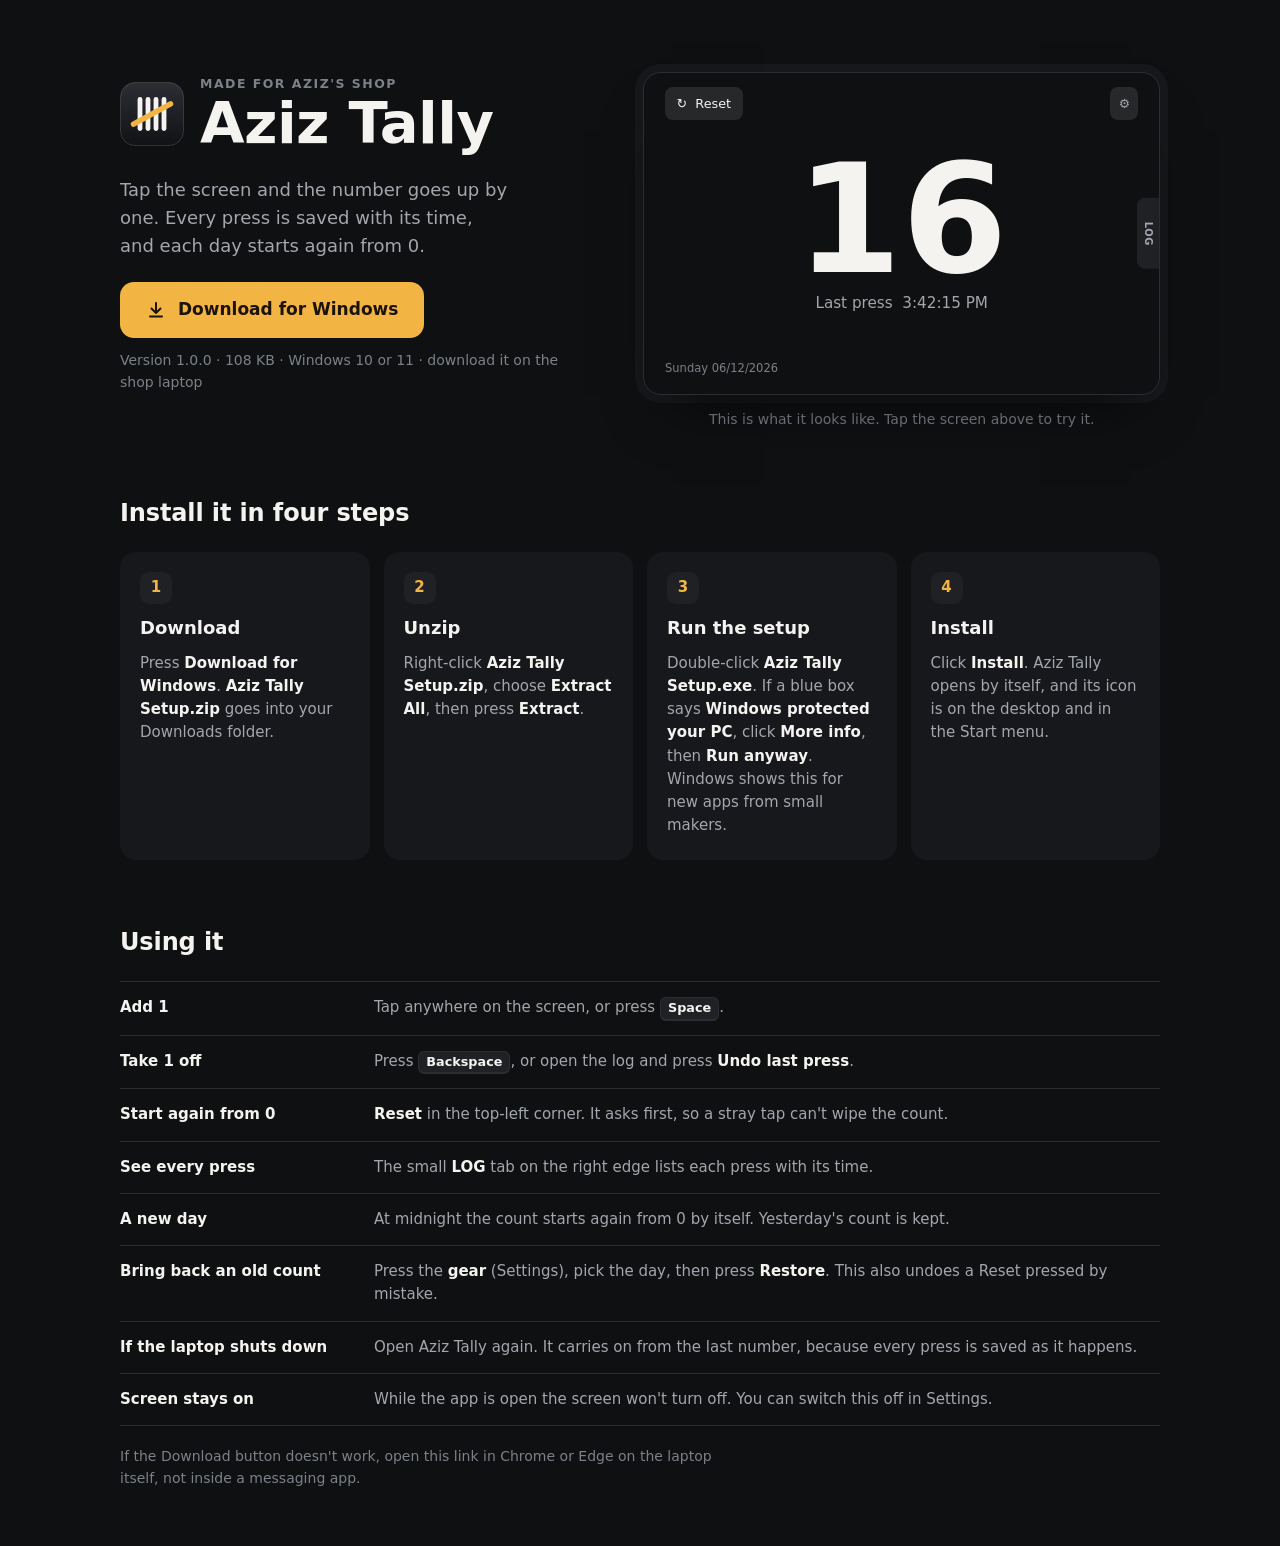
==== index.html @ f67c1e8c "Add index.html" ====
<!doctype html>
<html lang="en-AU">
<head>
<meta charset="utf-8">
<meta name="viewport" content="width=device-width, initial-scale=1, viewport-fit=cover">
<meta name="robots" content="noindex">
<link rel="icon" href="data:image/svg+xml,%3Csvg xmlns='http://www.w3.org/2000/svg' viewBox='0 0 64 64'%3E%3Crect width='64' height='64' rx='14' fill='%23202125'/%3E%3Cpath d='M20 18v28M28 18v28M36 18v28M44 18v28' stroke='%23F4F3EF' stroke-width='5' stroke-linecap='round'/%3E%3Cpath d='M14 42L50 22' stroke='%23F2B544' stroke-width='5.5' stroke-linecap='round'/%3E%3C/svg%3E">
<title>Aziz Tally</title>
<style>
  /* Layout: download block beside a tappable preview of the app, then the four install steps, then a short how-to. */
  :root {
    color-scheme: dark;
    --bg: #0F1012;
    --panel: #17181B;
    --raised: #202125;
    --line: #2B2D32;
    --ink: #F4F3EF;
    --muted: #A3A6AD;
    --faint: #7C8088;
    --amber: #F2B544;
    --amber-ink: #1B1406;
    --ok: #9BD6AE;
    --warn: #F0A39C;
    --ui: "Segoe UI Variable Text", "Segoe UI", system-ui, -apple-system, "Helvetica Neue", Arial, sans-serif;
    --display: "Segoe UI Variable Display", "Segoe UI", system-ui, -apple-system, "Helvetica Neue", Arial, sans-serif;
    --step-0: 0.9375rem;
    --step-1: 1.125rem;
    --step-2: 1.5rem;
    --step-4: clamp(2.6rem, 6vw, 3.6rem);
  }
  * { box-sizing: border-box; }
  html { background: var(--bg); }
  body {
    background: var(--bg);
    color: var(--ink);
    font-family: var(--ui);
    font-size: var(--step-0);
    line-height: 1.55;
    padding-left: max(16px, env(safe-area-inset-left, 0px));
    padding-right: max(16px, env(safe-area-inset-right, 0px));
    padding-block: clamp(28px, 6vw, 64px) 48px;
  }
  .wrap { max-width: 1040px; margin: 0 auto; display: grid; gap: clamp(40px, 6vw, 64px); }

  /* ---------- top: download + preview */
  .top { display: grid; gap: 40px; align-items: center; grid-template-columns: 1fr; }
  @media (min-width: 860px) { .top { grid-template-columns: minmax(0, 0.95fr) minmax(0, 1.05fr); gap: 56px; } }
  .intro { display: grid; gap: 22px; min-width: 0; }
  .brand { display: flex; align-items: center; gap: 16px; }
  .brand svg { width: 64px; height: 64px; flex: none; }
  .eyebrow { font-size: 0.78rem; letter-spacing: 0.12em; text-transform: uppercase; color: var(--faint); font-weight: 600; }
  h1 { font-family: var(--display); font-weight: 600; font-size: var(--step-4); line-height: 1.02; margin: 2px 0 0; letter-spacing: -0.01em; text-wrap: balance; }
  .lede { font-size: var(--step-1); color: var(--muted); margin: 0; max-width: 34ch; }

  .get { display: grid; gap: 12px; justify-items: start; }
  .btn {
    display: inline-flex; align-items: center; gap: 12px; text-decoration: none;
    font: 600 1.0625rem/1 var(--ui);
    background: var(--amber); color: var(--amber-ink);
    border: 0; border-radius: 14px; padding: 18px 26px; cursor: pointer;
    transition: transform 120ms ease, filter 120ms ease;
  }
  .btn:hover { filter: brightness(1.06); }
  .btn:active { transform: translateY(1px); }
  .btn:focus-visible { outline: 3px solid var(--ink); outline-offset: 3px; }
  .btn[disabled] { background: var(--raised); color: var(--faint); cursor: not-allowed; filter: none; transform: none; }
  .btn svg { width: 20px; height: 20px; }
  .meta { color: var(--faint); font-size: 0.875rem; margin: 0; }
  .status { min-height: 1.55em; margin: 0; font-size: 0.9375rem; color: var(--muted); max-width: 46ch; }
  .status[data-kind="ok"] { color: var(--ok); }
  .status[data-kind="warn"] { color: var(--warn); }

  /* the preview: a small copy of the real counter screen */
  .screen {
    position: relative; width: 100%; max-width: 100%; aspect-ratio: 16 / 10;
    background: var(--bg); border: 1px solid var(--line); border-radius: 18px;
    box-shadow: 0 30px 60px -30px rgba(0, 0, 0, 0.8), 0 0 0 8px var(--panel);
    cursor: pointer; user-select: none; -webkit-user-select: none; overflow: hidden;
    display: grid; place-items: center;
  }
  .screen:focus-visible { outline: 3px solid var(--amber); outline-offset: 10px; }
  .screen .reset, .screen .gear {
    position: absolute; top: 4.5%; font-size: clamp(0.62rem, 1.4vw, 0.8rem); color: var(--ink);
    background: rgba(255, 255, 255, 0.1); border-radius: 8px; padding: 0.5em 0.9em;
  }
  .screen .reset { left: 4%; }
  .screen .gear { right: 4%; padding: 0.5em 0.65em; color: var(--muted); }
  .screen .tab {
    position: absolute; right: 0; top: 50%; translate: 0 -50%; width: 4.2%; height: 22%;
    background: var(--raised); border-radius: 8px 0 0 8px; display: grid; place-items: center;
    font-size: clamp(0.5rem, 1vw, 0.62rem); color: var(--muted); font-weight: 600; writing-mode: vertical-rl; letter-spacing: 0.06em;
  }
  .screen .count { display: grid; justify-items: center; gap: 0.2em; }
  .screen .num {
    font-family: var(--display); font-weight: 600; font-size: clamp(4.5rem, 15vw, 9.5rem); line-height: 0.9;
    font-variant-numeric: tabular-nums; color: var(--ink);
  }
  .screen .last { color: var(--muted); font-size: clamp(0.7rem, 1.6vw, 0.95rem); font-variant-numeric: tabular-nums; }
  .screen .date { position: absolute; left: 4%; bottom: 5%; color: var(--faint); font-size: clamp(0.55rem, 1.2vw, 0.72rem); }
  .screen .hint { position: absolute; bottom: 5%; left: 50%; translate: -50% 0; color: var(--faint); font-size: clamp(0.55rem, 1.2vw, 0.72rem); white-space: nowrap; }
  .pulse { animation: pulse 220ms ease-out; }
  @keyframes pulse { from { transform: scale(1.06); } to { transform: scale(1); } }
  @media (prefers-reduced-motion: reduce) { .pulse { animation: none; } .btn { transition: none; } }
  .try { margin: 14px 0 0; color: var(--faint); font-size: 0.875rem; text-align: center; }

  /* ---------- install steps */
  h2 { font-family: var(--display); font-size: var(--step-2); font-weight: 600; margin: 0; letter-spacing: -0.005em; }
  .section { display: grid; gap: 20px; }
  .steps { list-style: none; margin: 0; padding: 0; display: grid; gap: 14px; grid-template-columns: repeat(auto-fit, minmax(210px, 1fr)); }
  .step { background: var(--panel); border-radius: 16px; padding: 20px 20px 22px; display: grid; gap: 10px; align-content: start; min-width: 0; }
  .step .n {
    width: 32px; height: 32px; border-radius: 9px; display: grid; place-items: center;
    background: var(--raised); color: var(--amber); font-weight: 700; font-variant-numeric: tabular-nums;
  }
  .step h3 { margin: 0; font-size: var(--step-1); font-weight: 600; }
  .step p { margin: 0; color: var(--muted); }
  .step b, .use b { color: var(--ink); font-weight: 600; }
  .key {
    display: inline-block; font: 600 0.8rem/1 var(--ui); color: var(--ink); background: var(--raised);
    border: 1px solid var(--line); border-bottom-width: 2px; border-radius: 6px; padding: 4px 7px; white-space: nowrap;
  }

  /* ---------- how to use */
  .use { margin: 0; display: grid; grid-template-columns: minmax(0, 1fr); border-top: 1px solid var(--line); }
  .use > div { display: grid; grid-template-columns: minmax(0, 1fr); gap: 2px; padding: 14px 0; border-bottom: 1px solid var(--line); }
  @media (min-width: 640px) { .use > div { grid-template-columns: 230px minmax(0, 1fr); gap: 24px; } }
  .use dt { font-weight: 600; }
  .use dd { margin: 0; color: var(--muted); }
  .foot { color: var(--faint); font-size: 0.875rem; margin: 0; max-width: 70ch; }
</style>

</head>
<body>
<main class="wrap">
  <section class="top">
    <div class="intro">
      <div class="brand">
        <svg viewBox="0 0 64 64" aria-hidden="true">
          <defs>
            <linearGradient id="tile" x1="0" y1="0" x2="0" y2="1">
              <stop offset="0" stop-color="#2C2E34"/>
              <stop offset="1" stop-color="#111215"/>
            </linearGradient>
          </defs>
          <rect x="0.5" y="0.5" width="63" height="63" rx="14.5" fill="url(#tile)" stroke="#FFFFFF" stroke-opacity="0.14"/>
          <g stroke="#F4F3EF" stroke-width="4.8" stroke-linecap="round" fill="none">
            <line x1="20" y1="17.5" x2="20" y2="46.5"/>
            <line x1="28" y1="17.5" x2="28" y2="46.5"/>
            <line x1="36" y1="17.5" x2="36" y2="46.5"/>
            <line x1="44" y1="17.5" x2="44" y2="46.5"/>
          </g>
          <line x1="13.5" y1="42.2" x2="50.5" y2="21.8" stroke="#F2B544" stroke-width="5.5" stroke-linecap="round"/>
        </svg>
        <div>
          <div class="eyebrow">Made for Aziz's shop</div>
          <h1>Aziz Tally</h1>
        </div>
      </div>
      <p class="lede">Tap the screen and the number goes up by one. Every press is saved with its time, and each day starts again from 0.</p>
      <div class="get">
        <a class="btn" id="download" href="Aziz-Tally-Setup.zip" download="Aziz Tally Setup.zip">
          <svg viewBox="0 0 20 20" aria-hidden="true" fill="none" stroke="currentColor" stroke-width="2" stroke-linecap="round" stroke-linejoin="round">
            <path d="M10 3v10M5.5 8.5 10 13l4.5-4.5M4 16.5h12"/>
          </svg>
          Download for Windows
        </a>
        <p class="meta">Version 1.0.0 &middot; 108 KB &middot; Windows 10 or 11 &middot; download it on the shop laptop</p>
        <p class="status" id="status" role="status" aria-live="polite"></p>
      </div>
    </div>

    <div>
      <div class="screen" id="screen" role="button" tabindex="0" aria-label="Preview of the app. Press to add 1.">
        <span class="reset">&#8635;&nbsp; Reset</span>
        <span class="gear" aria-hidden="true">&#9881;</span>
        <span class="tab" aria-hidden="true">LOG</span>
        <div class="count">
          <div class="num" id="num">16</div>
          <div class="last" id="last">Last press&nbsp; 3:42:15 PM</div>
        </div>
        <span class="date" id="date">Saturday 17/10/2026</span>
      </div>
      <p class="try">This is what it looks like. Tap the screen above to try it.</p>
    </div>
  </section>

  <section class="section" aria-labelledby="install">
    <h2 id="install">Install it in four steps</h2>
    <ol class="steps">
      <li class="step">
        <span class="n">1</span>
        <h3>Download</h3>
        <p>Press <b>Download for Windows</b>. <b>Aziz Tally Setup.zip</b> goes into your Downloads folder.</p>
      </li>
      <li class="step">
        <span class="n">2</span>
        <h3>Unzip</h3>
        <p>Right-click <b>Aziz Tally Setup.zip</b>, choose <b>Extract All</b>, then press <b>Extract</b>.</p>
      </li>
      <li class="step">
        <span class="n">3</span>
        <h3>Run the setup</h3>
        <p>Double-click <b>Aziz Tally Setup.exe</b>. If a blue box says <b>Windows protected your PC</b>, click <b>More info</b>, then <b>Run anyway</b>. Windows shows this for new apps from small makers.</p>
      </li>
      <li class="step">
        <span class="n">4</span>
        <h3>Install</h3>
        <p>Click <b>Install</b>. Aziz Tally opens by itself, and its icon is on the desktop and in the Start menu.</p>
      </li>
    </ol>
  </section>

  <section class="section" aria-labelledby="using">
    <h2 id="using">Using it</h2>
    <dl class="use">
      <div><dt>Add 1</dt><dd>Tap anywhere on the screen, or press <span class="key">Space</span>.</dd></div>
      <div><dt>Take 1 off</dt><dd>Press <span class="key">Backspace</span>, or open the log and press <b>Undo last press</b>.</dd></div>
      <div><dt>Start again from 0</dt><dd><b>Reset</b> in the top-left corner. It asks first, so a stray tap can't wipe the count.</dd></div>
      <div><dt>See every press</dt><dd>The small <b>LOG</b> tab on the right edge lists each press with its time.</dd></div>
      <div><dt>A new day</dt><dd>At midnight the count starts again from 0 by itself. Yesterday's count is kept.</dd></div>
      <div><dt>Bring back an old count</dt><dd>Press the <b>gear</b> (Settings), pick the day, then press <b>Restore</b>. This also undoes a Reset pressed by mistake.</dd></div>
      <div><dt>If the laptop shuts down</dt><dd>Open Aziz Tally again. It carries on from the last number, because every press is saved as it happens.</dd></div>
      <div><dt>Screen stays on</dt><dd>While the app is open the screen won't turn off. You can switch this off in Settings.</dd></div>
    </dl>
    <p class="foot">If the Download button doesn't work, open this link in Chrome or Edge on the laptop itself, not inside a messaging app.</p>
  </section>
</main>

<script>
  (function () {

    // The preview behaves like the app: a press adds 1 and shows the time.
    var screen = document.getElementById("screen");
    var num = document.getElementById("num");
    var last = document.getElementById("last");
    var dateEl = document.getElementById("date");
    var count = 16;
    var DAYS = ["Sunday", "Monday", "Tuesday", "Wednesday", "Thursday", "Friday", "Saturday"];
    function two(n) { return (n < 10 ? "0" : "") + n; }
    function timeText(d) {
      var h = d.getHours() % 12 || 12;
      return h + ":" + two(d.getMinutes()) + ":" + two(d.getSeconds()) + (d.getHours() < 12 ? " AM" : " PM");
    }
    var today = new Date();
    dateEl.textContent = DAYS[today.getDay()] + " " + two(today.getDate()) + "/" + two(today.getMonth() + 1) + "/" + today.getFullYear();
    function press() {
      count += 1;
      num.textContent = String(count);
      last.textContent = "Last press  " + timeText(new Date());
      num.classList.remove("pulse");
      void num.offsetWidth;
      num.classList.add("pulse");
    }
    screen.addEventListener("click", press);
    screen.addEventListener("keydown", function (e) {
      if (e.key === " " || e.key === "Enter") { e.preventDefault(); if (!e.repeat) press(); }
    });
  })();
</script>
</body>
</html>
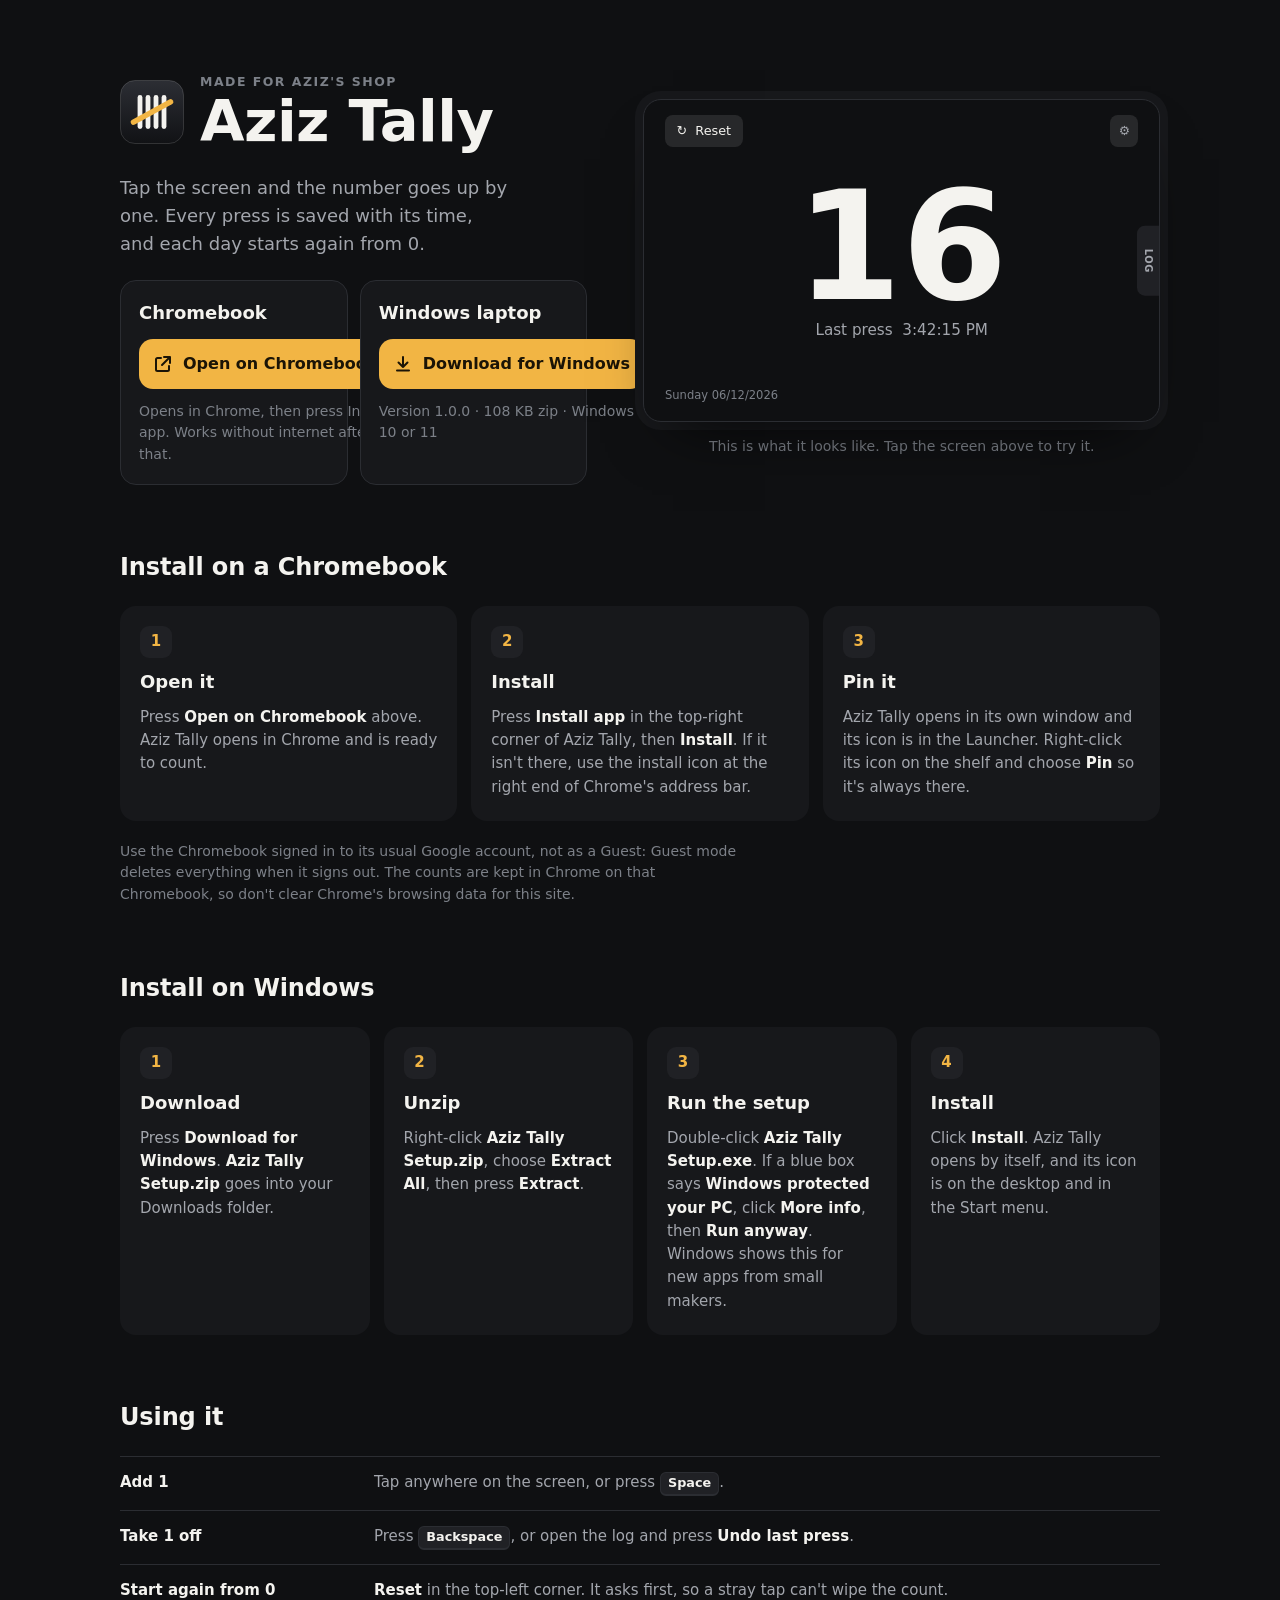
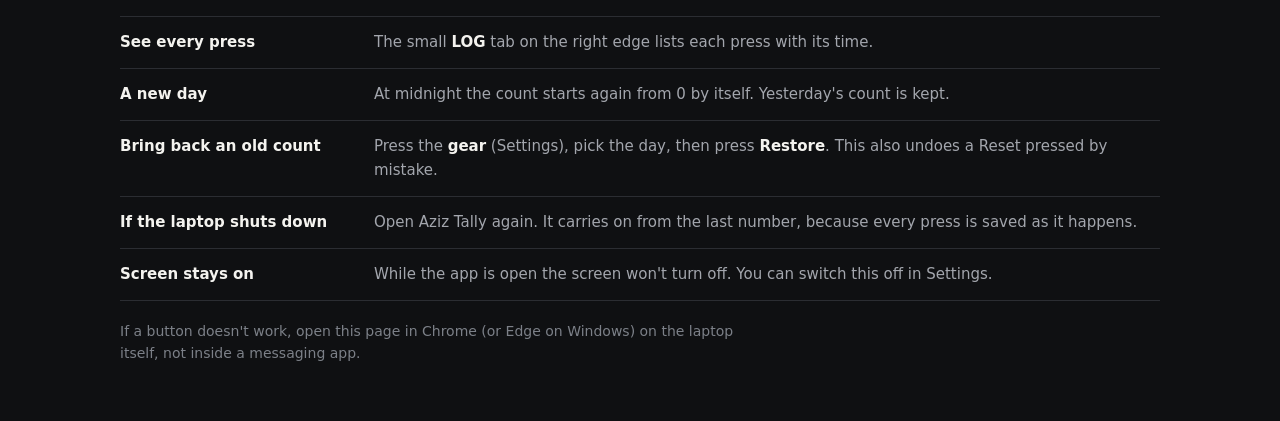
==== commit fa8f0f41: "Update index.html" ====
--- a/index.html
+++ b/index.html
@@ -52,7 +52,22 @@
   h1 { font-family: var(--display); font-weight: 600; font-size: var(--step-4); line-height: 1.02; margin: 2px 0 0; letter-spacing: -0.01em; text-wrap: balance; }
   .lede { font-size: var(--step-1); color: var(--muted); margin: 0; max-width: 34ch; }
 
-  .get { display: grid; gap: 12px; justify-items: start; }
+  [hidden] { display: none !important; }
+  .platforms { display: grid; gap: 12px; grid-template-columns: minmax(0, 1fr); }
+  @media (min-width: 520px) { .platforms { grid-template-columns: repeat(2, minmax(0, 1fr)); } }
+  .platform {
+    background: var(--panel); border: 1px solid var(--line); border-radius: 16px; padding: 18px;
+    display: grid; gap: 12px; align-content: start; min-width: 0;
+  }
+  .platform.here { border-color: rgba(242, 181, 68, 0.55); }
+  .pf-head { display: flex; align-items: center; gap: 10px; flex-wrap: wrap; min-height: 26px; }
+  .pf-name { font-weight: 600; font-size: var(--step-1); }
+  .pf-tag {
+    font-size: 0.7rem; font-weight: 700; letter-spacing: 0.08em; text-transform: uppercase;
+    color: var(--amber-ink); background: var(--amber); border-radius: 6px; padding: 3px 7px;
+  }
+  .platform .btn { width: 100%; justify-content: center; padding: 15px 14px; gap: 10px; font-size: 1rem; white-space: nowrap; }
+  .btn.secondary { background: var(--raised); color: var(--ink); }
   .btn {
     display: inline-flex; align-items: center; gap: 12px; text-decoration: none;
     font: 600 1.0625rem/1 var(--ui);
@@ -66,7 +81,8 @@
   .btn[disabled] { background: var(--raised); color: var(--faint); cursor: not-allowed; filter: none; transform: none; }
   .btn svg { width: 20px; height: 20px; }
   .meta { color: var(--faint); font-size: 0.875rem; margin: 0; }
-  .status { min-height: 1.55em; margin: 0; font-size: 0.9375rem; color: var(--muted); max-width: 46ch; }
+  .status { margin: 0; font-size: 0.9375rem; color: var(--muted); max-width: 46ch; }
+  .status:empty { display: none; }
   .status[data-kind="ok"] { color: var(--ok); }
   .status[data-kind="warn"] { color: var(--warn); }
 
@@ -157,15 +173,28 @@
         </div>
       </div>
       <p class="lede">Tap the screen and the number goes up by one. Every press is saved with its time, and each day starts again from 0.</p>
-      <div class="get">
-        <a class="btn" id="download" href="Aziz-Tally-Setup.zip" download="Aziz Tally Setup.zip">
-          <svg viewBox="0 0 20 20" aria-hidden="true" fill="none" stroke="currentColor" stroke-width="2" stroke-linecap="round" stroke-linejoin="round">
-            <path d="M10 3v10M5.5 8.5 10 13l4.5-4.5M4 16.5h12"/>
-          </svg>
-          Download for Windows
-        </a>
-        <p class="meta">Version 1.0.0 &middot; 108 KB &middot; Windows 10 or 11 &middot; download it on the shop laptop</p>
-        <p class="status" id="status" role="status" aria-live="polite"></p>
+      <div class="platforms" id="platforms">
+        <div class="platform" id="pf-chromebook">
+          <div class="pf-head"><span class="pf-name">Chromebook</span><span class="pf-tag" hidden>This computer</span></div>
+          <a class="btn" id="open-chromebook" href="https://bilalserin-oss.github.io/aziz-tally/app/">
+            <svg viewBox="0 0 20 20" aria-hidden="true" fill="none" stroke="currentColor" stroke-width="2" stroke-linecap="round" stroke-linejoin="round">
+              <path d="M8 4H4.5A1.5 1.5 0 0 0 3 5.5v10A1.5 1.5 0 0 0 4.5 17h10a1.5 1.5 0 0 0 1.5-1.5V12M11 3h6v6M17 3l-8 8"/>
+            </svg>
+            Open on Chromebook
+          </a>
+          <p class="meta">Opens in Chrome, then press Install app. Works without internet after that.</p>
+        </div>
+        <div class="platform" id="pf-windows">
+          <div class="pf-head"><span class="pf-name">Windows laptop</span><span class="pf-tag" hidden>This computer</span></div>
+          <a class="btn" id="download" href="Aziz-Tally-Setup.zip" download="Aziz Tally Setup.zip">
+            <svg viewBox="0 0 20 20" aria-hidden="true" fill="none" stroke="currentColor" stroke-width="2" stroke-linecap="round" stroke-linejoin="round">
+              <path d="M10 3v10M5.5 8.5 10 13l4.5-4.5M4 16.5h12"/>
+            </svg>
+            Download for Windows
+          </a>
+          <p class="meta">Version 1.0.0 &middot; 108 KB zip &middot; Windows 10 or 11</p>
+          <p class="status" id="status" role="status" aria-live="polite"></p>
+        </div>
       </div>
     </div>
 
@@ -184,8 +213,30 @@
     </div>
   </section>
 
-  <section class="section" aria-labelledby="install">
-    <h2 id="install">Install it in four steps</h2>
+  <section class="section" id="steps-chromebook" aria-labelledby="install-chromebook">
+    <h2 id="install-chromebook">Install on a Chromebook</h2>
+    <ol class="steps">
+      <li class="step">
+        <span class="n">1</span>
+        <h3>Open it</h3>
+        <p>Press <b>Open on Chromebook</b> above. Aziz Tally opens in Chrome and is ready to count.</p>
+      </li>
+      <li class="step">
+        <span class="n">2</span>
+        <h3>Install</h3>
+        <p>Press <b>Install app</b> in the top-right corner of Aziz Tally, then <b>Install</b>. If it isn't there, use the install icon at the right end of Chrome's address bar.</p>
+      </li>
+      <li class="step">
+        <span class="n">3</span>
+        <h3>Pin it</h3>
+        <p>Aziz Tally opens in its own window and its icon is in the Launcher. Right-click its icon on the shelf and choose <b>Pin</b> so it's always there.</p>
+      </li>
+    </ol>
+    <p class="foot">Use the Chromebook signed in to its usual Google account, not as a Guest: Guest mode deletes everything when it signs out. The counts are kept in Chrome on that Chromebook, so don't clear Chrome's browsing data for this site.</p>
+  </section>
+
+  <section class="section" id="steps-windows" aria-labelledby="install-windows">
+    <h2 id="install-windows">Install on Windows</h2>
     <ol class="steps">
       <li class="step">
         <span class="n">1</span>
@@ -222,12 +273,27 @@
       <div><dt>If the laptop shuts down</dt><dd>Open Aziz Tally again. It carries on from the last number, because every press is saved as it happens.</dd></div>
       <div><dt>Screen stays on</dt><dd>While the app is open the screen won't turn off. You can switch this off in Settings.</dd></div>
     </dl>
-    <p class="foot">If the Download button doesn't work, open this link in Chrome or Edge on the laptop itself, not inside a messaging app.</p>
+    <p class="foot">If a button doesn't work, open this page in Chrome (or Edge on Windows) on the laptop itself, not inside a messaging app.</p>
   </section>
 </main>
 
 <script>
   (function () {
+
+    // Put the option (and the install steps) for this computer first.
+    var ua = navigator.userAgent;
+    var cros = /\bCrOS\b/.test(ua), win = /Windows/.test(ua);
+    if (cros || win) {
+      var here = document.getElementById(cros ? "pf-chromebook" : "pf-windows");
+      var other = document.getElementById(cros ? "pf-windows" : "pf-chromebook");
+      here.classList.add("here");
+      here.querySelector(".pf-tag").hidden = false;
+      other.querySelector(".btn").classList.add("secondary");
+      here.parentNode.insertBefore(here, here.parentNode.firstChild);
+      var hereSteps = document.getElementById(cros ? "steps-chromebook" : "steps-windows");
+      var otherSteps = document.getElementById(cros ? "steps-windows" : "steps-chromebook");
+      hereSteps.parentNode.insertBefore(hereSteps, otherSteps);
+    }
 
     // The preview behaves like the app: a press adds 1 and shows the time.
     var screen = document.getElementById("screen");
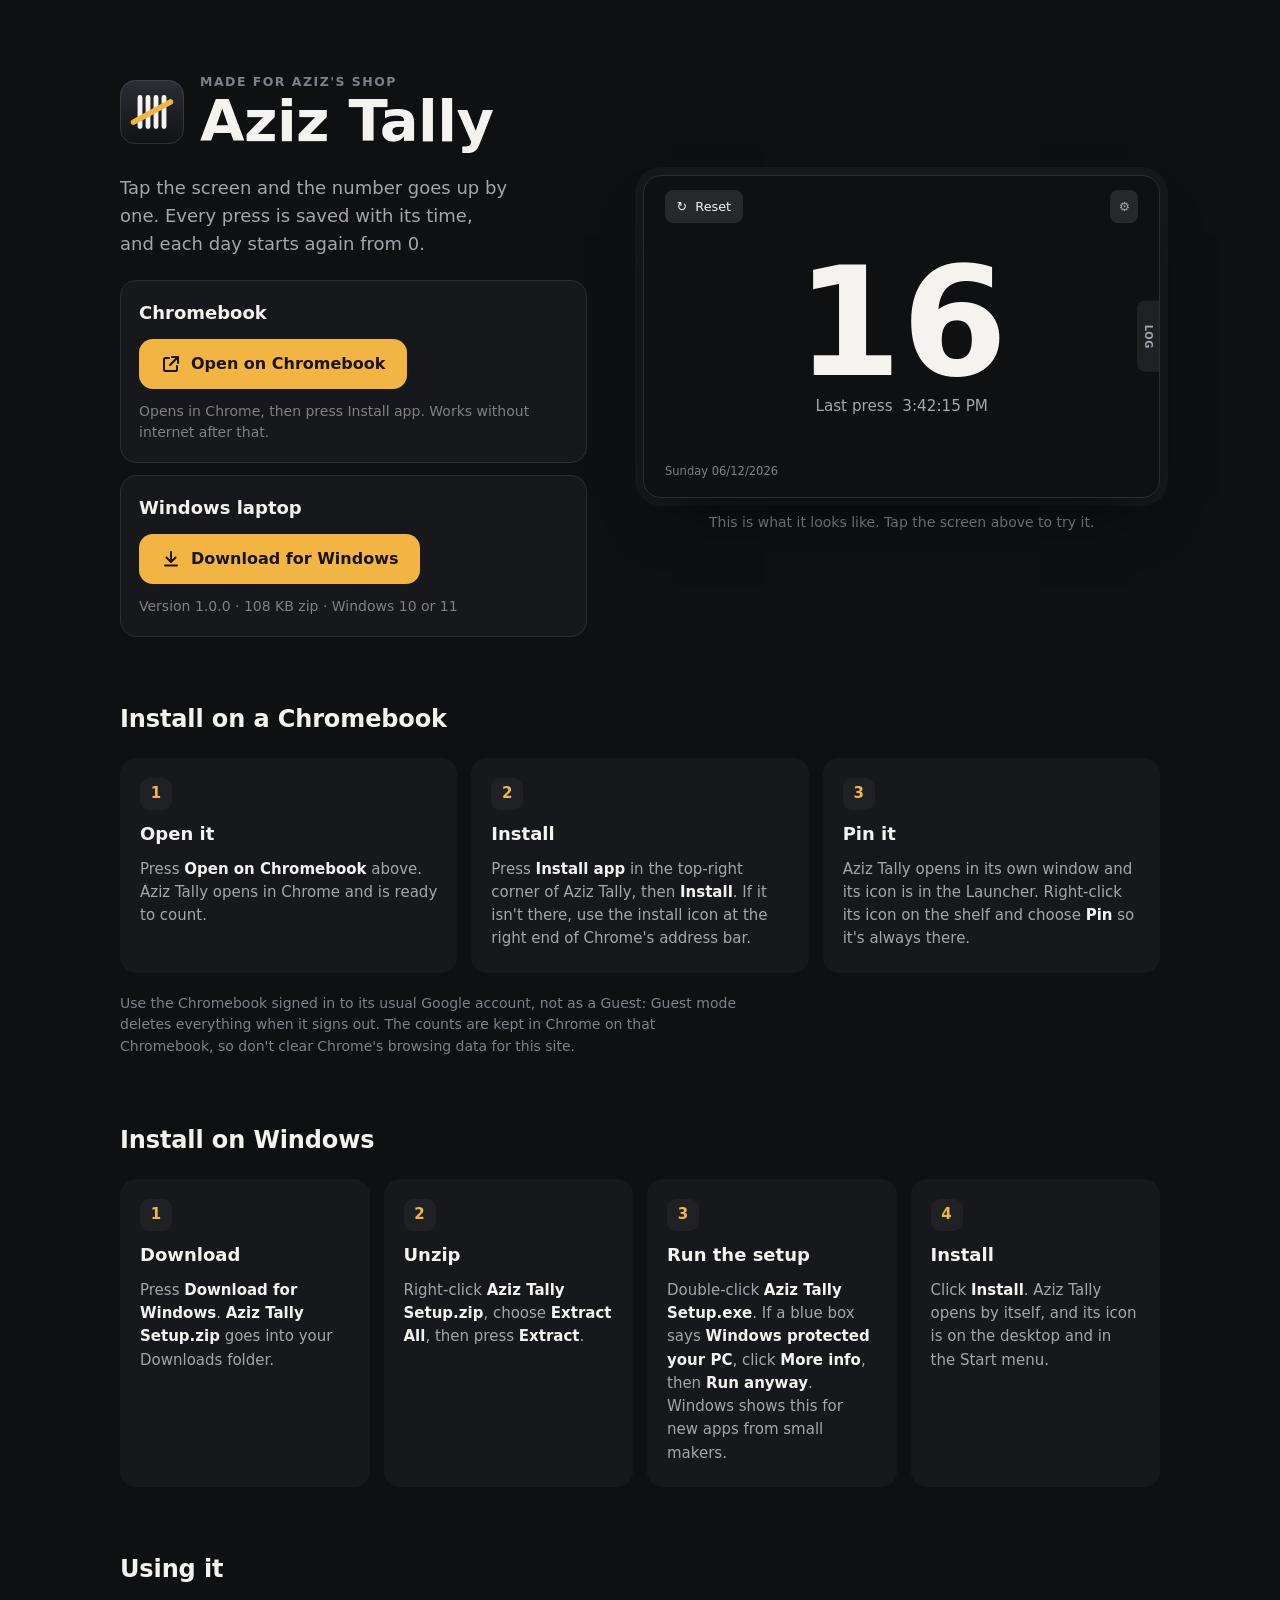
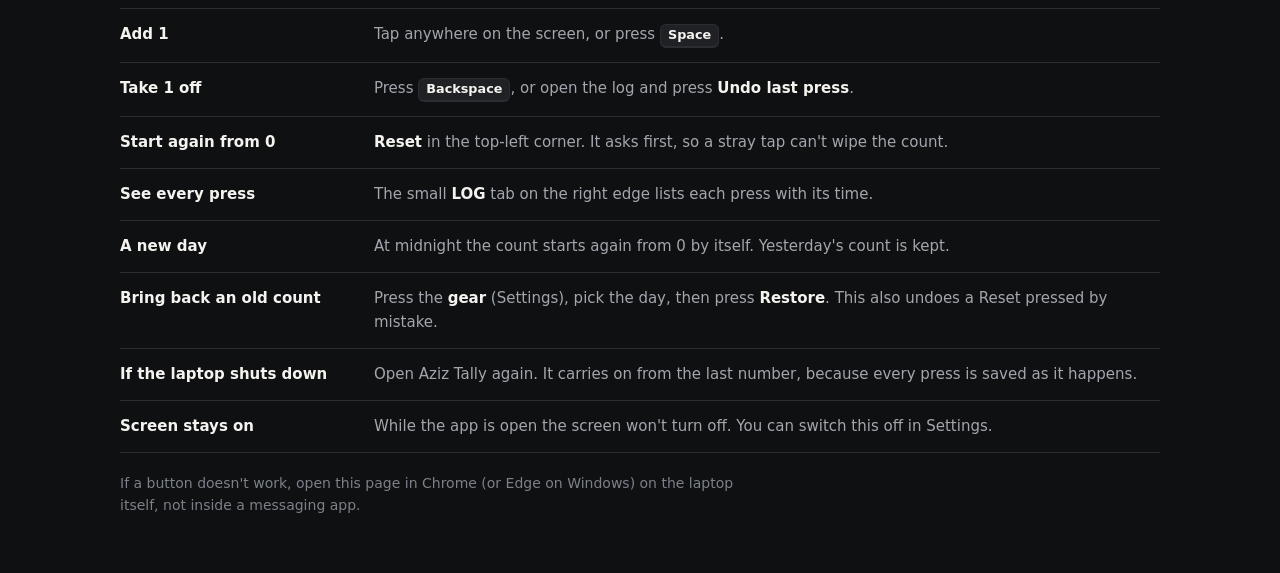
==== commit af611be3: "Update index.html" ====
--- a/index.html
+++ b/index.html
@@ -53,11 +53,10 @@
   .lede { font-size: var(--step-1); color: var(--muted); margin: 0; max-width: 34ch; }
 
   [hidden] { display: none !important; }
-  .platforms { display: grid; gap: 12px; grid-template-columns: minmax(0, 1fr); }
-  @media (min-width: 520px) { .platforms { grid-template-columns: repeat(2, minmax(0, 1fr)); } }
+  .platforms { display: grid; gap: 12px; grid-template-columns: minmax(0, 1fr); max-width: 470px; }
   .platform {
     background: var(--panel); border: 1px solid var(--line); border-radius: 16px; padding: 18px;
-    display: grid; gap: 12px; align-content: start; min-width: 0;
+    display: grid; gap: 12px; align-content: start; justify-items: start; min-width: 0;
   }
   .platform.here { border-color: rgba(242, 181, 68, 0.55); }
   .pf-head { display: flex; align-items: center; gap: 10px; flex-wrap: wrap; min-height: 26px; }
@@ -66,7 +65,7 @@
     font-size: 0.7rem; font-weight: 700; letter-spacing: 0.08em; text-transform: uppercase;
     color: var(--amber-ink); background: var(--amber); border-radius: 6px; padding: 3px 7px;
   }
-  .platform .btn { width: 100%; justify-content: center; padding: 15px 14px; gap: 10px; font-size: 1rem; white-space: nowrap; }
+  .platform .btn { justify-content: center; padding: 15px 22px; gap: 10px; font-size: 1rem; max-width: 100%; }
   .btn.secondary { background: var(--raised); color: var(--ink); }
   .btn {
     display: inline-flex; align-items: center; gap: 12px; text-decoration: none;
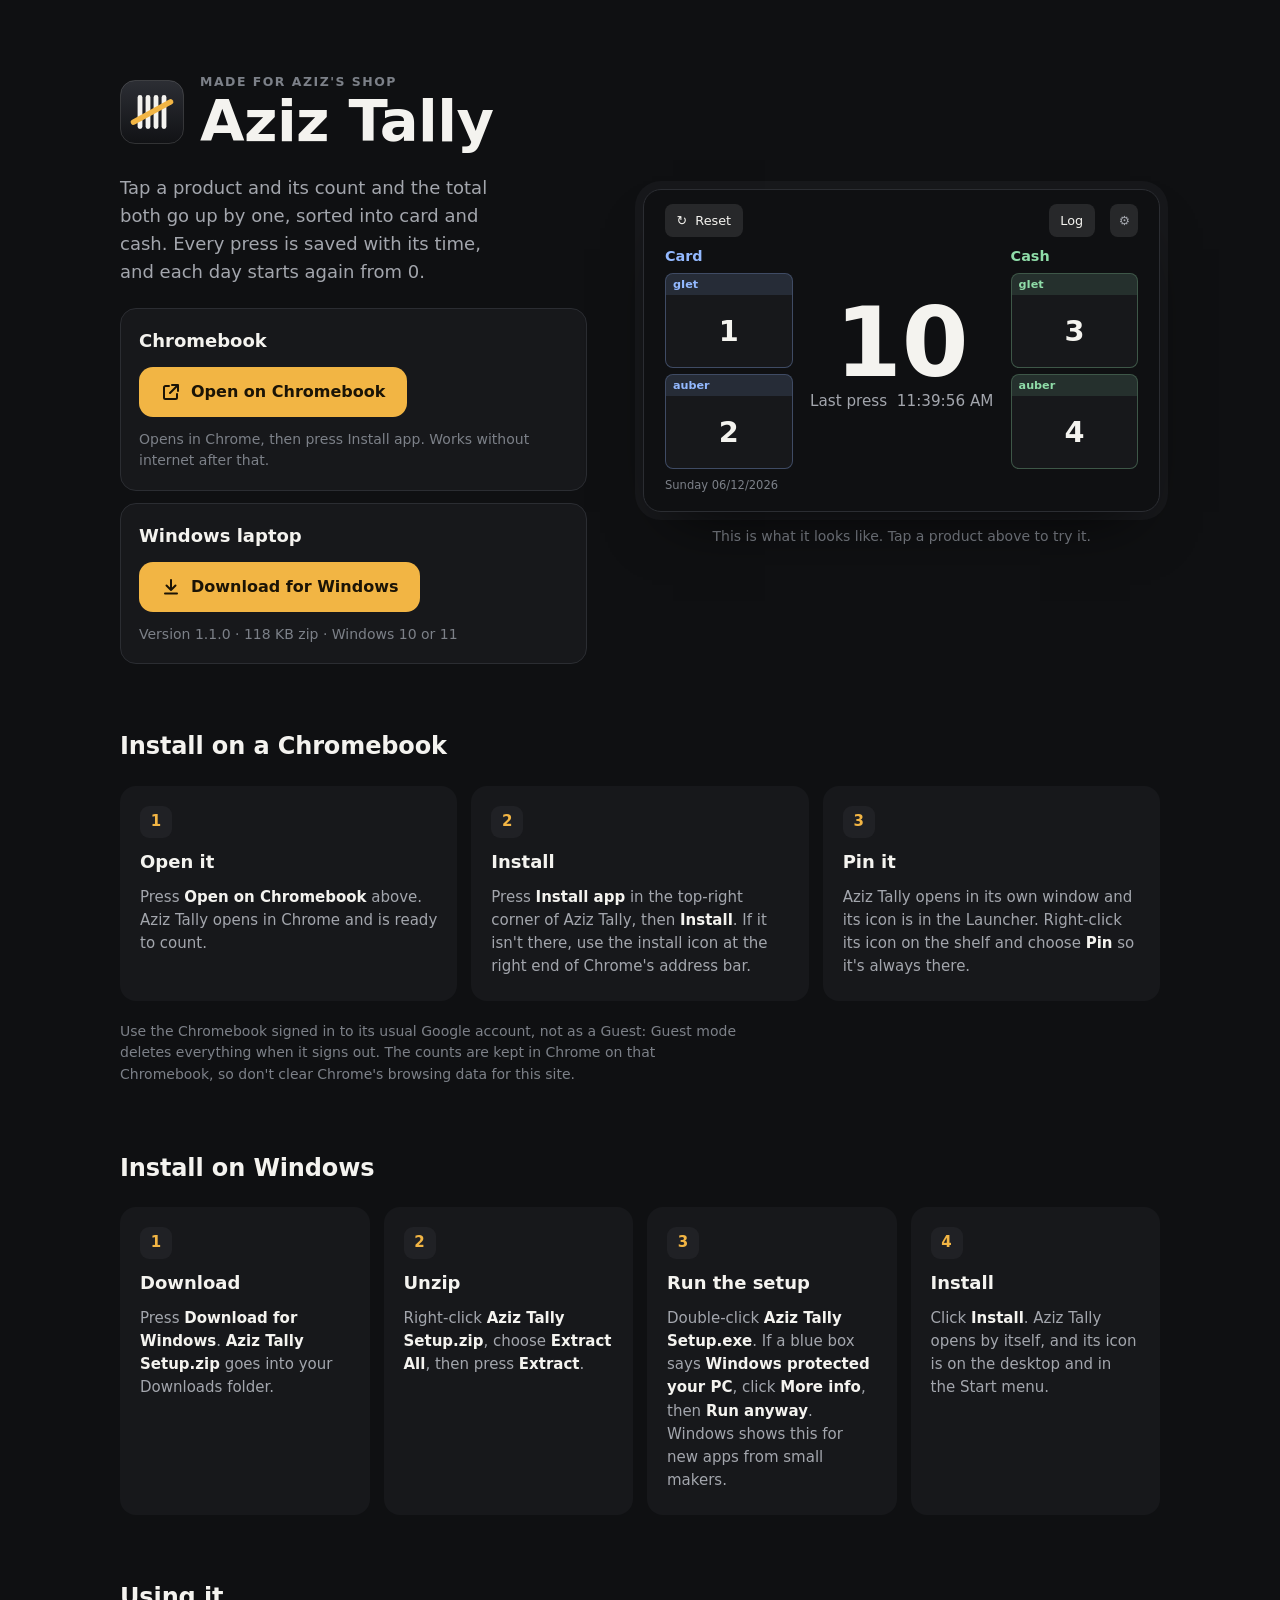
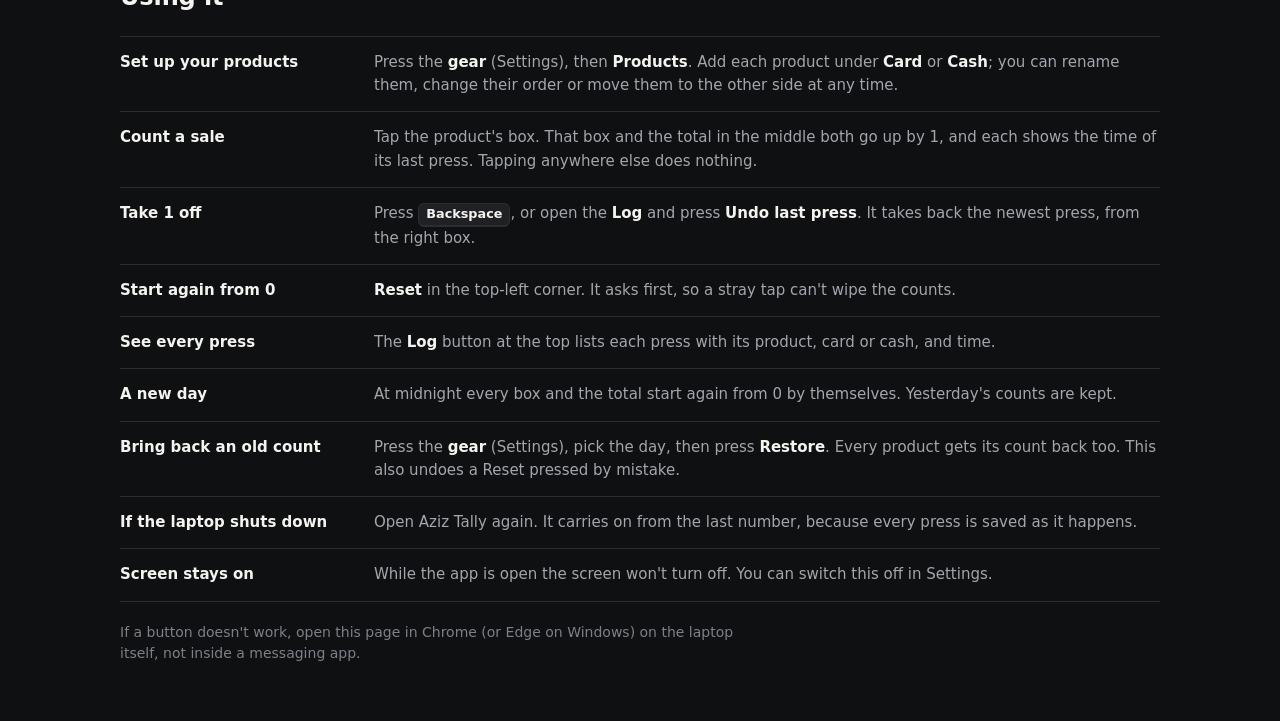
==== commit 4d306421: "Update index.html" ====
--- a/index.html
+++ b/index.html
@@ -90,24 +90,37 @@
     position: relative; width: 100%; max-width: 100%; aspect-ratio: 16 / 10;
     background: var(--bg); border: 1px solid var(--line); border-radius: 18px;
     box-shadow: 0 30px 60px -30px rgba(0, 0, 0, 0.8), 0 0 0 8px var(--panel);
-    cursor: pointer; user-select: none; -webkit-user-select: none; overflow: hidden;
-    display: grid; place-items: center;
-  }
-  .screen:focus-visible { outline: 3px solid var(--amber); outline-offset: 10px; }
-  .screen .reset, .screen .gear {
+    user-select: none; -webkit-user-select: none; overflow: hidden;
+  }
+  .screen .reset, .screen .gear, .screen .logb {
     position: absolute; top: 4.5%; font-size: clamp(0.62rem, 1.4vw, 0.8rem); color: var(--ink);
     background: rgba(255, 255, 255, 0.1); border-radius: 8px; padding: 0.5em 0.9em;
   }
   .screen .reset { left: 4%; }
   .screen .gear { right: 4%; padding: 0.5em 0.65em; color: var(--muted); }
-  .screen .tab {
-    position: absolute; right: 0; top: 50%; translate: 0 -50%; width: 4.2%; height: 22%;
-    background: var(--raised); border-radius: 8px 0 0 8px; display: grid; place-items: center;
-    font-size: clamp(0.5rem, 1vw, 0.62rem); color: var(--muted); font-weight: 600; writing-mode: vertical-rl; letter-spacing: 0.06em;
-  }
-  .screen .count { display: grid; justify-items: center; gap: 0.2em; }
+  .screen .logb { right: 12.5%; }
+  /* Card boxes | total | Cash boxes, like the real app */
+  .screen .mini {
+    position: absolute; inset: 17% 4% 13% 4%;
+    display: grid; grid-template-columns: 27% minmax(0, 1fr) 27%; gap: 3%;
+  }
+  .screen .mside { display: flex; flex-direction: column; gap: 6px; min-height: 0; }
+  .screen .mside.card { --side: #93B9FF; --side-bg: rgba(147, 185, 255, 0.12); --side-line: rgba(147, 185, 255, 0.32); }
+  .screen .mside.cash { --side: #8FDCA8; --side-bg: rgba(143, 220, 168, 0.12); --side-line: rgba(143, 220, 168, 0.32); }
+  .screen .mtitle { color: var(--side); font-weight: 600; font-size: clamp(0.62rem, 1.5vw, 0.9rem); }
+  .screen .mbox {
+    flex: 1; min-height: 0; display: grid; grid-template-rows: auto minmax(0, 1fr); overflow: hidden; cursor: pointer;
+    background: var(--panel); border: 1px solid var(--side-line); border-radius: 8px;
+  }
+  .screen .mbox:hover { border-color: var(--side); }
+  .screen .mbox:focus-visible { outline: 2px solid var(--side); outline-offset: 2px; }
+  .screen .mbox span { background: var(--side-bg); color: var(--side); font-weight: 600; font-size: clamp(0.5rem, 1.1vw, 0.7rem); padding: 2px 7px; }
+  .screen .mbox b { place-self: center; font-size: clamp(1rem, 3vw, 1.8rem); font-variant-numeric: tabular-nums; }
+  .screen .mbox.hit { animation: hit 300ms ease-out; }
+  @keyframes hit { from { background: var(--side-line); } to { background: var(--panel); } }
+  .screen .count { display: grid; justify-items: center; align-content: center; gap: 0.2em; min-width: 0; }
   .screen .num {
-    font-family: var(--display); font-weight: 600; font-size: clamp(4.5rem, 15vw, 9.5rem); line-height: 0.9;
+    font-family: var(--display); font-weight: 600; font-size: clamp(3rem, 9vw, 6rem); line-height: 0.9;
     font-variant-numeric: tabular-nums; color: var(--ink);
   }
   .screen .last { color: var(--muted); font-size: clamp(0.7rem, 1.6vw, 0.95rem); font-variant-numeric: tabular-nums; }
@@ -171,7 +184,7 @@
           <h1>Aziz Tally</h1>
         </div>
       </div>
-      <p class="lede">Tap the screen and the number goes up by one. Every press is saved with its time, and each day starts again from 0.</p>
+      <p class="lede">Tap a product and its count and the total both go up by one, sorted into card and cash. Every press is saved with its time, and each day starts again from 0.</p>
       <div class="platforms" id="platforms">
         <div class="platform" id="pf-chromebook">
           <div class="pf-head"><span class="pf-name">Chromebook</span><span class="pf-tag" hidden>This computer</span></div>
@@ -191,24 +204,36 @@
             </svg>
             Download for Windows
           </a>
-          <p class="meta">Version 1.0.0 &middot; 108 KB zip &middot; Windows 10 or 11</p>
+          <p class="meta">Version 1.1.0 &middot; 118 KB zip &middot; Windows 10 or 11</p>
           <p class="status" id="status" role="status" aria-live="polite"></p>
         </div>
       </div>
     </div>
 
     <div>
-      <div class="screen" id="screen" role="button" tabindex="0" aria-label="Preview of the app. Press to add 1.">
+      <div class="screen" id="screen" aria-label="Preview of the app">
         <span class="reset">&#8635;&nbsp; Reset</span>
+        <span class="logb">Log</span>
         <span class="gear" aria-hidden="true">&#9881;</span>
-        <span class="tab" aria-hidden="true">LOG</span>
-        <div class="count">
-          <div class="num" id="num">16</div>
-          <div class="last" id="last">Last press&nbsp; 3:42:15 PM</div>
+        <div class="mini">
+          <div class="mside card">
+            <span class="mtitle">Card</span>
+            <div class="mbox" role="button" tabindex="0" aria-label="gIet, Card"><span>gIet</span><b>1</b></div>
+            <div class="mbox" role="button" tabindex="0" aria-label="auber, Card"><span>auber</span><b>2</b></div>
+          </div>
+          <div class="count">
+            <div class="num" id="num">10</div>
+            <div class="last" id="last">Last press&nbsp; 11:39:56 AM</div>
+          </div>
+          <div class="mside cash">
+            <span class="mtitle">Cash</span>
+            <div class="mbox" role="button" tabindex="0" aria-label="gIet, Cash"><span>gIet</span><b>3</b></div>
+            <div class="mbox" role="button" tabindex="0" aria-label="auber, Cash"><span>auber</span><b>4</b></div>
+          </div>
         </div>
-        <span class="date" id="date">Saturday 17/10/2026</span>
+        <span class="date" id="date">Thursday 29/10/2026</span>
       </div>
-      <p class="try">This is what it looks like. Tap the screen above to try it.</p>
+      <p class="try">This is what it looks like. Tap a product above to try it.</p>
     </div>
   </section>
 
@@ -263,12 +288,13 @@
   <section class="section" aria-labelledby="using">
     <h2 id="using">Using it</h2>
     <dl class="use">
-      <div><dt>Add 1</dt><dd>Tap anywhere on the screen, or press <span class="key">Space</span>.</dd></div>
-      <div><dt>Take 1 off</dt><dd>Press <span class="key">Backspace</span>, or open the log and press <b>Undo last press</b>.</dd></div>
-      <div><dt>Start again from 0</dt><dd><b>Reset</b> in the top-left corner. It asks first, so a stray tap can't wipe the count.</dd></div>
-      <div><dt>See every press</dt><dd>The small <b>LOG</b> tab on the right edge lists each press with its time.</dd></div>
-      <div><dt>A new day</dt><dd>At midnight the count starts again from 0 by itself. Yesterday's count is kept.</dd></div>
-      <div><dt>Bring back an old count</dt><dd>Press the <b>gear</b> (Settings), pick the day, then press <b>Restore</b>. This also undoes a Reset pressed by mistake.</dd></div>
+      <div><dt>Set up your products</dt><dd>Press the <b>gear</b> (Settings), then <b>Products</b>. Add each product under <b>Card</b> or <b>Cash</b>; you can rename them, change their order or move them to the other side at any time.</dd></div>
+      <div><dt>Count a sale</dt><dd>Tap the product's box. That box and the total in the middle both go up by 1, and each shows the time of its last press. Tapping anywhere else does nothing.</dd></div>
+      <div><dt>Take 1 off</dt><dd>Press <span class="key">Backspace</span>, or open the <b>Log</b> and press <b>Undo last press</b>. It takes back the newest press, from the right box.</dd></div>
+      <div><dt>Start again from 0</dt><dd><b>Reset</b> in the top-left corner. It asks first, so a stray tap can't wipe the counts.</dd></div>
+      <div><dt>See every press</dt><dd>The <b>Log</b> button at the top lists each press with its product, card or cash, and time.</dd></div>
+      <div><dt>A new day</dt><dd>At midnight every box and the total start again from 0 by themselves. Yesterday's counts are kept.</dd></div>
+      <div><dt>Bring back an old count</dt><dd>Press the <b>gear</b> (Settings), pick the day, then press <b>Restore</b>. Every product gets its count back too. This also undoes a Reset pressed by mistake.</dd></div>
       <div><dt>If the laptop shuts down</dt><dd>Open Aziz Tally again. It carries on from the last number, because every press is saved as it happens.</dd></div>
       <div><dt>Screen stays on</dt><dd>While the app is open the screen won't turn off. You can switch this off in Settings.</dd></div>
     </dl>
@@ -294,12 +320,11 @@
       hereSteps.parentNode.insertBefore(hereSteps, otherSteps);
     }
 
-    // The preview behaves like the app: a press adds 1 and shows the time.
-    var screen = document.getElementById("screen");
+    // The preview behaves like the app: a product press adds 1 to it and to the total, and shows the time.
     var num = document.getElementById("num");
     var last = document.getElementById("last");
     var dateEl = document.getElementById("date");
-    var count = 16;
+    var count = 10;
     var DAYS = ["Sunday", "Monday", "Tuesday", "Wednesday", "Thursday", "Friday", "Saturday"];
     function two(n) { return (n < 10 ? "0" : "") + n; }
     function timeText(d) {
@@ -308,17 +333,24 @@
     }
     var today = new Date();
     dateEl.textContent = DAYS[today.getDay()] + " " + two(today.getDate()) + "/" + two(today.getMonth() + 1) + "/" + today.getFullYear();
-    function press() {
+    function press(box) {
+      var n = box.querySelector("b");
+      n.textContent = String(parseInt(n.textContent, 10) + 1);
       count += 1;
       num.textContent = String(count);
-      last.textContent = "Last press  " + timeText(new Date());
-      num.classList.remove("pulse");
-      void num.offsetWidth;
-      num.classList.add("pulse");
+      last.textContent = "Last press\u00a0 " + timeText(new Date());
+      [num, box].forEach(function (el) {
+        var cls = el === num ? "pulse" : "hit";
+        el.classList.remove(cls);
+        void el.offsetWidth;
+        el.classList.add(cls);
+      });
     }
-    screen.addEventListener("click", press);
-    screen.addEventListener("keydown", function (e) {
-      if (e.key === " " || e.key === "Enter") { e.preventDefault(); if (!e.repeat) press(); }
+    Array.prototype.forEach.call(document.querySelectorAll(".mbox"), function (box) {
+      box.addEventListener("click", function () { press(box); });
+      box.addEventListener("keydown", function (e) {
+        if (e.key === " " || e.key === "Enter") { e.preventDefault(); if (!e.repeat) press(box); }
+      });
     });
   })();
 </script>
